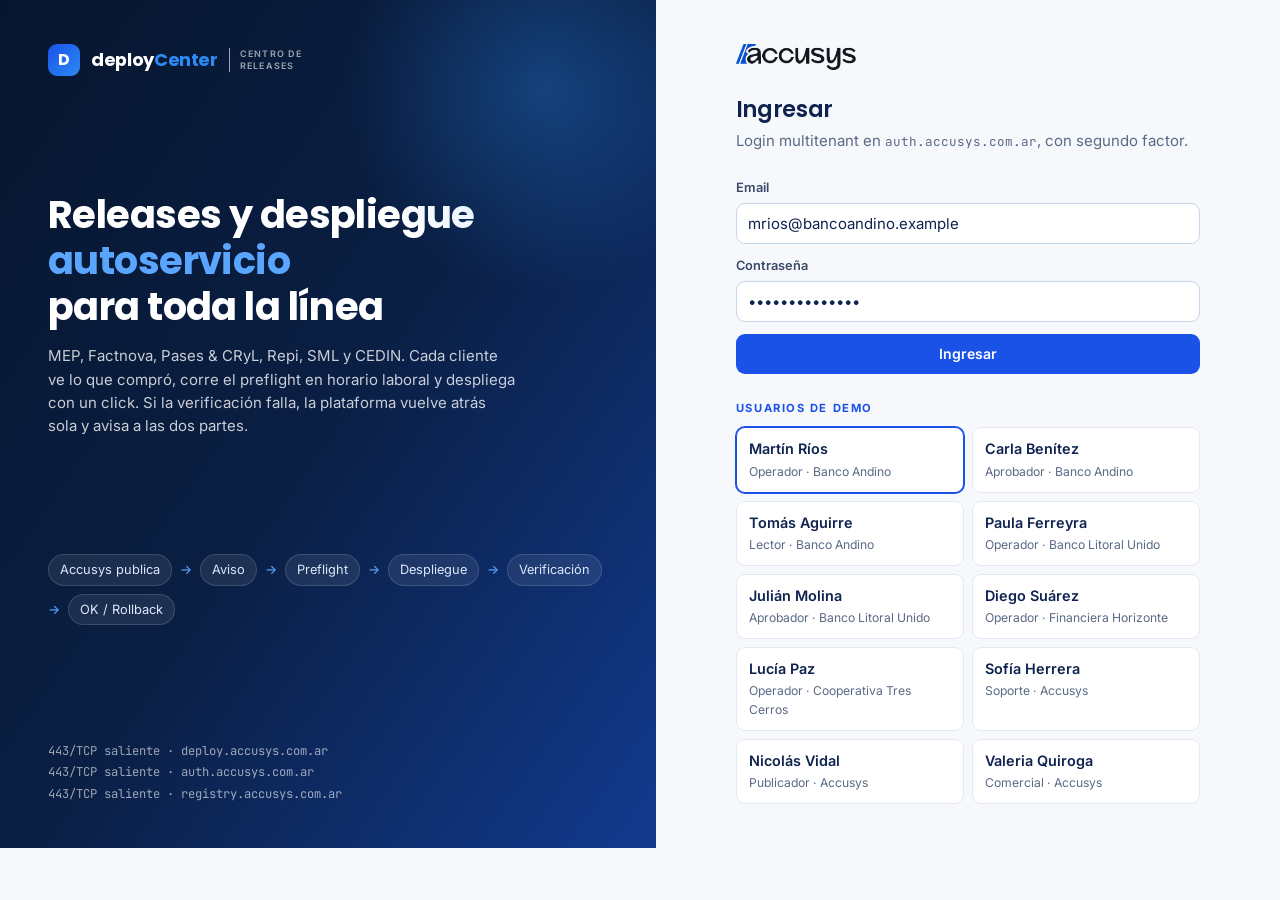
==== web/index.html @ 994b3365 "Agrega la maqueta navegable del hub web SPA estática (HTML/CSS/JS, sin build) basada en el documento" ====
<!doctype html>
<html lang="es">
<head>
<meta charset="utf-8">
<meta name="viewport" content="width=device-width, initial-scale=1, viewport-fit=cover">
<title>deployCenter</title>
<link rel="preconnect" href="https://fonts.googleapis.com">
<link rel="preconnect" href="https://fonts.gstatic.com" crossorigin>
<link rel="stylesheet" href="https://fonts.googleapis.com/css2?family=Poppins:wght@500;600;700&family=Inter:wght@400;500;600;700&family=JetBrains+Mono:wght@400;600&display=swap">
<link rel="stylesheet" href="styles.css">
</head>
<body>
<div id="app"></div>
<div class="toasts" id="toasts" aria-live="polite"></div>
<script src="data.js"></script>
<script src="app.js"></script>
</body>
</html>
---- web/styles.css ----
/* deployCenter · mock web
   Tokens tomados del documento de arquitectura (Poppins + Inter, navy/azul Accusys). */

:root{
  --ink:#0F2350; --ink-2:#3A4A68; --gris:#5A6A85; --gris-2:#8594AD;
  --paper:#F6F8FC; --surface:#FFFFFF; --surface-2:#F0F4FA; --tinte:#EDF3FC;
  --linea:#E3E9F2; --linea-fuerte:#C6D5EA;
  --navy:#0A1F44; --navy-deep:#07162F; --nav-ink:#C9D6EE; --nav-ink-dim:#7F93B8; --nav-hover:rgba(255,255,255,.06); --nav-activo:rgba(43,139,245,.18);
  --azul:#1A52E8; --azul-claro:#2B8BF5; --azul-pale:#E7EFFE; --azul-ink:#1742B8;
  --verde:#14A07A; --verde-pale:#E3F6EF; --verde-ink:#0B7657;
  --naranja:#F5822B; --naranja-pale:#FDF0E3; --naranja-ink:#A8520F;
  --violeta:#7A5AF0; --violeta-pale:#EFEBFD; --violeta-ink:#5536C9;
  --rojo:#E04F5F; --rojo-pale:#FCE9EB; --rojo-ink:#B02838;
  --consola:#0B1733; --consola-ink:#CFE0FF; --consola-dim:#6E83AB;
  --logo-bg:transparent;
  --display:"Poppins",system-ui,-apple-system,"Segoe UI",sans-serif;
  --cuerpo:"Inter",system-ui,-apple-system,"Segoe UI",sans-serif;
  --mono:"JetBrains Mono",ui-monospace,SFMono-Regular,Menlo,Consolas,monospace;
  --r:14px; --r-sm:9px;
  --sombra:0 1px 3px rgba(15,35,80,.06),0 8px 24px rgba(15,35,80,.05);
  --sombra-alta:0 12px 40px rgba(7,22,47,.22);
}
@media (prefers-color-scheme: dark){
  :root:not([data-theme="light"]){
    color-scheme:dark;
    --ink:#E4ECFA; --ink-2:#B5C3DC; --gris:#8FA0BE; --gris-2:#6C7C99;
    --paper:#0A1220; --surface:#111C30; --surface-2:#16233B; --tinte:#15233F;
    --linea:#22324F; --linea-fuerte:#2E4368;
    --navy:#060E1C; --navy-deep:#040A15;
    --azul:#4C82FF; --azul-claro:#5AA6FF; --azul-pale:#172C57; --azul-ink:#9CBEFF;
    --verde:#2CC495; --verde-pale:#0F2F28; --verde-ink:#6FE0BB;
    --naranja:#FF9A4D; --naranja-pale:#34230F; --naranja-ink:#FFC08A;
    --violeta:#9C84FF; --violeta-pale:#231C47; --violeta-ink:#C4B5FF;
    --rojo:#FF6B7A; --rojo-pale:#3A171D; --rojo-ink:#FFA3AD;
    --consola:#050B17; --consola-ink:#CFE0FF; --consola-dim:#5E729A;
    --logo-bg:#E9EEF7;
    --sombra:0 1px 2px rgba(0,0,0,.3),0 8px 24px rgba(0,0,0,.25);
  }
}
:root[data-theme="dark"]{
  color-scheme:dark;
  --ink:#E4ECFA; --ink-2:#B5C3DC; --gris:#8FA0BE; --gris-2:#6C7C99;
  --paper:#0A1220; --surface:#111C30; --surface-2:#16233B; --tinte:#15233F;
  --linea:#22324F; --linea-fuerte:#2E4368;
  --navy:#060E1C; --navy-deep:#040A15;
  --azul:#4C82FF; --azul-claro:#5AA6FF; --azul-pale:#172C57; --azul-ink:#9CBEFF;
  --verde:#2CC495; --verde-pale:#0F2F28; --verde-ink:#6FE0BB;
  --naranja:#FF9A4D; --naranja-pale:#34230F; --naranja-ink:#FFC08A;
  --violeta:#9C84FF; --violeta-pale:#231C47; --violeta-ink:#C4B5FF;
  --rojo:#FF6B7A; --rojo-pale:#3A171D; --rojo-ink:#FFA3AD;
  --consola:#050B17; --consola-ink:#CFE0FF; --consola-dim:#5E729A;
  --logo-bg:#E9EEF7;
  --sombra:0 1px 2px rgba(0,0,0,.3),0 8px 24px rgba(0,0,0,.25);
}

*{box-sizing:border-box}
html,body{height:100%}
body{margin:0;background:var(--paper);color:var(--ink);font-family:var(--cuerpo);
  font-size:15px;line-height:1.55;-webkit-font-smoothing:antialiased}
h1,h2,h3,h4{font-family:var(--display);letter-spacing:-.015em;text-wrap:balance;margin:0;line-height:1.2}
h1{font-size:1.65rem;font-weight:700}
h2{font-size:1.15rem;font-weight:600}
h3{font-size:1rem;font-weight:600}
p{margin:0}
a{color:var(--azul)}
code,.mono{font-family:var(--mono);font-size:.84em}
.num{font-variant-numeric:tabular-nums}
button,input,select,textarea{font:inherit;color:inherit}
:focus-visible{outline:2px solid var(--azul-claro);outline-offset:2px;border-radius:6px}
@media (prefers-reduced-motion: reduce){*{animation:none!important;transition:none!important}}

/* ---------- marca ---------- */
.marca{display:flex;align-items:center;gap:11px;font-family:var(--display);font-weight:700;font-size:1.12rem;letter-spacing:-.02em;line-height:1}
.marca .m{display:grid;place-items:center;width:32px;height:32px;border-radius:9px;flex:none;
  background:linear-gradient(135deg,var(--azul) 0%,var(--azul-claro) 100%);color:#fff;font-size:1rem}
.marca .n i{font-style:normal;color:var(--azul-claro)}
.marca .sub{font-family:var(--cuerpo);font-size:.56rem;font-weight:600;letter-spacing:.14em;
  border-left:1px solid currentColor;padding-left:10px;line-height:1.35;opacity:.6}

/* ---------- login ---------- */
.login{min-height:100%;display:grid;grid-template-columns:minmax(0,1.05fr) minmax(0,1fr);background:var(--paper)}
.login-hero{background:linear-gradient(125deg,var(--navy-deep) 0%,#0A1F44 50%,#123A8F 100%);color:#fff;
  padding:44px 48px;display:flex;flex-direction:column;justify-content:space-between;gap:40px;position:relative;overflow:hidden}
.login-hero::after{content:"";position:absolute;right:-120px;top:-140px;width:460px;height:460px;border-radius:50%;
  background:radial-gradient(circle,rgba(43,139,245,.32),transparent 62%)}
.login-hero .marca{color:#fff}
.login-hero h1{font-size:clamp(1.7rem,3.2vw,2.4rem);max-width:18ch;position:relative}
.login-hero h1 span{color:#5AA6FF}
.login-hero p{color:rgba(255,255,255,.78);max-width:52ch;position:relative;margin-top:14px}
.flujo{display:flex;flex-wrap:wrap;gap:8px;position:relative;font-size:.8rem}
.flujo span{padding:5px 11px;border-radius:999px;background:rgba(255,255,255,.08);border:1px solid rgba(255,255,255,.14);color:#DCE7FA}
.flujo b{color:#5AA6FF;font-weight:500;align-self:center}
.dominios{position:relative;font-family:var(--mono);font-size:.76rem;color:rgba(255,255,255,.6);display:grid;gap:3px}
.login-form{padding:44px 48px;display:flex;flex-direction:column;justify-content:center;gap:26px;max-width:560px;width:100%;margin:0 auto}
.login-form .logo-accusys{height:26px;width:auto;align-self:flex-start;background:var(--logo-bg);padding:var(--logo-pad,0);border-radius:6px}
:root[data-theme="dark"] .login-form .logo-accusys{--logo-pad:4px 8px}
@media (prefers-color-scheme: dark){:root:not([data-theme="light"]) .login-form .logo-accusys{--logo-pad:4px 8px}}
.demo-users{display:grid;grid-template-columns:repeat(2,minmax(0,1fr));gap:8px}
.demo-user{display:flex;flex-direction:column;align-items:flex-start;gap:2px;text-align:left;padding:10px 12px;border-radius:var(--r-sm);
  border:1px solid var(--linea);background:var(--surface);cursor:pointer;transition:border-color .15s,background .15s}
.demo-user:hover{border-color:var(--azul-claro);background:var(--tinte)}
.demo-user b{font-weight:600;font-size:.9rem}
.demo-user small{color:var(--gris);font-size:.76rem}
.demo-user.sel{border-color:var(--azul);box-shadow:0 0 0 1px var(--azul)}
.totp{display:flex;gap:8px}
.totp input{width:44px;height:50px;text-align:center;font-family:var(--mono);font-size:1.25rem;border-radius:var(--r-sm)}

/* ---------- shell ---------- */
.app{display:grid;grid-template-columns:248px minmax(0,1fr);min-height:100%}
.side{background:var(--navy);color:var(--nav-ink);padding:22px 14px;display:flex;flex-direction:column;gap:26px;
  position:sticky;top:0;height:100vh;overflow-y:auto}
.side .marca{color:#fff;padding:0 8px}
.nav{display:flex;flex-direction:column;gap:2px}
.nav-titulo{font-size:.66rem;letter-spacing:.14em;text-transform:uppercase;color:var(--nav-ink-dim);padding:0 10px 6px;font-weight:600}
.nav a{display:flex;align-items:center;gap:11px;padding:9px 10px;border-radius:9px;color:var(--nav-ink);text-decoration:none;font-weight:500;font-size:.92rem}
.nav a:hover{background:var(--nav-hover);color:#fff}
.nav a.activo{background:var(--nav-activo);color:#fff}
.nav a.activo svg{color:#5AA6FF}
.nav svg{width:18px;height:18px;flex:none;color:var(--nav-ink-dim)}
.nav .cuenta{margin-left:auto;font-size:.72rem;background:rgba(255,255,255,.1);padding:1px 7px;border-radius:999px}
.side-pie{margin-top:auto;font-size:.74rem;color:var(--nav-ink-dim);padding:0 10px;display:grid;gap:4px}
.side-pie code{color:var(--nav-ink)}

.top{display:flex;align-items:center;gap:14px;padding:12px 28px;border-bottom:1px solid var(--linea);background:var(--surface);
  position:sticky;top:env(safe-area-inset-top,0px);z-index:20}
.top .tenant{display:flex;flex-direction:column;line-height:1.25;min-width:0}
.top .tenant b{font-family:var(--display);font-weight:600;font-size:.98rem;white-space:nowrap;overflow:hidden;text-overflow:ellipsis}
.top .tenant small{color:var(--gris);font-size:.75rem}
.top .espacio{flex:1}
.hamburguesa{display:none}
.icono-btn{display:grid;place-items:center;width:36px;height:36px;border-radius:9px;border:1px solid var(--linea);background:var(--surface);cursor:pointer;position:relative;color:var(--ink-2)}
.icono-btn:hover{background:var(--surface-2)}
.icono-btn svg{width:18px;height:18px}
.icono-btn .punto{position:absolute;top:5px;right:5px;min-width:16px;height:16px;border-radius:999px;background:var(--rojo);color:#fff;font-size:.62rem;display:grid;place-items:center;padding:0 4px;font-weight:700}
.usuario{display:flex;align-items:center;gap:10px;padding:4px 10px 4px 4px;border-radius:999px;border:1px solid var(--linea);background:var(--surface);cursor:pointer}
.usuario:hover{background:var(--surface-2)}
.avatar{width:30px;height:30px;border-radius:50%;display:grid;place-items:center;font-size:.72rem;font-weight:700;color:#fff;background:linear-gradient(135deg,var(--azul),var(--violeta));flex:none}
.usuario .quien{display:flex;flex-direction:column;line-height:1.15;text-align:left}
.usuario .quien b{font-size:.84rem;font-weight:600}
.usuario .quien small{font-size:.7rem;color:var(--gris)}

.contenido{padding:28px 28px 80px;max-width:1240px;width:100%;display:flex;flex-direction:column;gap:22px}
.cabecera{display:flex;align-items:flex-end;justify-content:space-between;gap:16px;flex-wrap:wrap}
.cabecera .t{display:flex;flex-direction:column;gap:6px;min-width:0}
.eyebrow{font-size:.7rem;letter-spacing:.14em;text-transform:uppercase;color:var(--azul);font-weight:700}
.cabecera p{color:var(--gris);max-width:70ch}
.migas{font-size:.82rem;color:var(--gris);display:flex;gap:6px;flex-wrap:wrap}
.migas a{color:var(--gris);text-decoration:none}
.migas a:hover{color:var(--azul)}

/* ---------- piezas ---------- */
.panel{background:var(--surface);border:1px solid var(--linea);border-radius:var(--r);box-shadow:var(--sombra)}
.panel-cab{display:flex;align-items:center;justify-content:space-between;gap:12px;padding:16px 20px;border-bottom:1px solid var(--linea);flex-wrap:wrap}
.panel-cuerpo{padding:18px 20px}
.panel-cab p{color:var(--gris);font-size:.86rem}
.grid{display:grid;gap:16px}
.g2{grid-template-columns:repeat(2,minmax(0,1fr))}
.g3{grid-template-columns:repeat(3,minmax(0,1fr))}
.g4{grid-template-columns:repeat(4,minmax(0,1fr))}
.fila{display:flex;align-items:center;gap:10px;flex-wrap:wrap}
.pila{display:flex;flex-direction:column;gap:12px}
.suave{color:var(--gris)}
.chico{font-size:.82rem}

.kpi{padding:16px 18px;display:flex;flex-direction:column;gap:4px}
.kpi .l{font-size:.72rem;letter-spacing:.1em;text-transform:uppercase;color:var(--gris);font-weight:600}
.kpi .v{font-family:var(--display);font-size:1.7rem;font-weight:700;font-variant-numeric:tabular-nums;line-height:1.1}
.kpi .d{font-size:.8rem;color:var(--gris)}

.btn{display:inline-flex;align-items:center;justify-content:center;gap:7px;padding:8px 15px;border-radius:9px;border:1px solid transparent;
  font-weight:600;font-size:.88rem;cursor:pointer;text-decoration:none;white-space:nowrap;transition:background .15s,border-color .15s,opacity .15s}
.btn svg{width:16px;height:16px}
.btn-pri{background:var(--azul);color:#fff}
.btn-pri:hover{background:var(--azul-ink)}
:root[data-theme="dark"] .btn-pri:hover{background:#6C98FF}
.btn-sec{background:var(--surface);border-color:var(--linea-fuerte);color:var(--ink)}
.btn-sec:hover{background:var(--surface-2)}
.btn-peligro{background:var(--rojo);color:#fff}
.btn-peligro:hover{opacity:.9}
.btn-fantasma{background:transparent;color:var(--azul);padding-inline:8px}
.btn-fantasma:hover{background:var(--azul-pale)}
.btn:disabled,.btn[aria-disabled="true"]{opacity:.45;cursor:not-allowed}
.btn-chico{padding:5px 10px;font-size:.8rem}

.pill{display:inline-flex;align-items:center;gap:5px;padding:2px 9px;border-radius:999px;font-size:.74rem;font-weight:600;white-space:nowrap;line-height:1.6}
.pill::before{content:"";width:6px;height:6px;border-radius:50%;background:currentColor;opacity:.85}
.pill.sin-punto::before{display:none}
.p-ok{background:var(--verde-pale);color:var(--verde-ink)}
.p-warn{background:var(--naranja-pale);color:var(--naranja-ink)}
.p-crit{background:var(--rojo-pale);color:var(--rojo-ink)}
.p-info{background:var(--azul-pale);color:var(--azul-ink)}
.p-vio{background:var(--violeta-pale);color:var(--violeta-ink)}
.p-neutro{background:var(--surface-2);color:var(--gris)}

.tag-prod{display:inline-grid;place-items:center;min-width:44px;height:24px;padding:0 7px;border-radius:6px;font-family:var(--display);
  font-size:.7rem;font-weight:700;letter-spacing:.04em;background:var(--azul-pale);color:var(--azul-ink)}

.tabla-wrap{overflow-x:auto}
table{width:100%;border-collapse:collapse;font-size:.88rem}
th{text-align:left;font-size:.7rem;letter-spacing:.09em;text-transform:uppercase;color:var(--gris);font-weight:600;padding:10px 14px;border-bottom:1px solid var(--linea);white-space:nowrap;background:var(--surface-2)}
td{padding:11px 14px;border-bottom:1px solid var(--linea);vertical-align:middle}
tr:last-child td{border-bottom:0}
tbody tr.click{cursor:pointer}
tbody tr.click:hover td{background:var(--tinte)}
td .sub{display:block;font-size:.77rem;color:var(--gris)}

.campo{display:flex;flex-direction:column;gap:5px}
.campo label,.campo .lbl{font-size:.8rem;font-weight:600;color:var(--ink-2)}
.campo .ayuda{font-size:.77rem;color:var(--gris)}
input[type=text],input[type=email],input[type=password],input[type=date],select,textarea{
  border:1px solid var(--linea-fuerte);background:var(--surface);border-radius:var(--r-sm);padding:8px 11px;width:100%;min-width:0}
input:focus,select:focus,textarea:focus{outline:none;border-color:var(--azul);box-shadow:0 0 0 3px var(--azul-pale)}
textarea{font-family:var(--mono);font-size:.8rem;line-height:1.55;resize:vertical}
.switch{display:inline-flex;align-items:center;gap:9px;cursor:pointer;font-size:.88rem}
.switch input{appearance:none;width:36px;height:20px;border-radius:999px;background:var(--linea-fuerte);position:relative;cursor:pointer;transition:background .15s;flex:none;margin:0}
.switch input::after{content:"";position:absolute;top:2px;left:2px;width:16px;height:16px;border-radius:50%;background:#fff;transition:transform .15s;box-shadow:0 1px 2px rgba(0,0,0,.2)}
.switch input:checked{background:var(--azul)}
.switch input:checked::after{transform:translateX(16px)}
.check{display:flex;align-items:center;gap:9px;font-size:.88rem;cursor:pointer}

.aviso{display:flex;gap:12px;padding:12px 15px;border-radius:var(--r-sm);font-size:.88rem;border:1px solid}
.aviso svg{width:18px;height:18px;flex:none;margin-top:2px}
.aviso b{font-weight:600}
.a-info{background:var(--azul-pale);border-color:color-mix(in srgb,var(--azul) 25%,transparent);color:var(--ink)}
.a-info svg{color:var(--azul)}
.a-warn{background:var(--naranja-pale);border-color:color-mix(in srgb,var(--naranja) 30%,transparent);color:var(--ink)}
.a-warn svg{color:var(--naranja)}
.a-crit{background:var(--rojo-pale);border-color:color-mix(in srgb,var(--rojo) 30%,transparent);color:var(--ink)}
.a-crit svg{color:var(--rojo)}
.a-ok{background:var(--verde-pale);border-color:color-mix(in srgb,var(--verde) 30%,transparent);color:var(--ink)}
.a-ok svg{color:var(--verde)}

/* ---------- instalaciones ---------- */
.inst{padding:18px;display:flex;flex-direction:column;gap:14px;cursor:pointer;transition:border-color .15s,transform .15s}
.inst:hover{border-color:var(--azul-claro)}
.inst-cab{display:flex;align-items:flex-start;gap:12px}
.inst-cab .t{flex:1;min-width:0}
.inst-cab h3{font-size:1.02rem}
.inst-cab .amb{font-size:.78rem;color:var(--gris)}
.version-grande{display:flex;align-items:baseline;gap:10px;flex-wrap:wrap}
.version-grande b{font-family:var(--display);font-size:1.55rem;font-weight:700;letter-spacing:-.02em;font-variant-numeric:tabular-nums}
.datos{display:grid;grid-template-columns:auto 1fr;gap:5px 14px;font-size:.84rem}
.datos dt{color:var(--gris)}
.datos dd{margin:0;font-weight:500;min-width:0;overflow-wrap:anywhere}
.inst-pie{display:flex;align-items:center;justify-content:space-between;gap:10px;padding-top:12px;border-top:1px solid var(--linea)}

/* ---------- catálogo ---------- */
.tabs{display:flex;gap:4px;border-bottom:1px solid var(--linea);overflow-x:auto;scrollbar-width:thin}
.tab{padding:9px 14px;border:0;background:none;cursor:pointer;font-weight:600;font-size:.88rem;color:var(--gris);border-bottom:2px solid transparent;margin-bottom:-1px;white-space:nowrap}
.tab:hover{color:var(--ink)}
.tab.activo{color:var(--azul);border-color:var(--azul)}
.release{display:grid;grid-template-columns:130px minmax(0,1fr) auto;gap:18px;padding:18px 20px;border-bottom:1px solid var(--linea);align-items:start}
.release:last-child{border-bottom:0}
.release .ver{display:flex;flex-direction:column;gap:4px}
.release .ver b{font-family:var(--display);font-size:1.2rem;font-weight:700;font-variant-numeric:tabular-nums}
.release .ver small{color:var(--gris);font-size:.78rem}
.release ul{margin:6px 0 0;padding-left:18px;font-size:.88rem;color:var(--ink-2)}
.release ul li+li{margin-top:2px}
.release .acciones{display:flex;flex-direction:column;align-items:flex-end;gap:6px;min-width:170px}
.release .motivo{font-size:.76rem;color:var(--gris);text-align:right;max-width:30ch}
.release.instalada{background:var(--tinte)}

/* ---------- despliegue ---------- */
.stepper{display:flex;gap:0;overflow-x:auto;padding:4px 0}
.paso{display:flex;align-items:center;gap:9px;flex:1;min-width:130px;font-size:.84rem;font-weight:600;color:var(--gris);position:relative;padding-right:12px}
.paso::after{content:"";flex:1;height:2px;background:var(--linea);min-width:14px}
.paso:last-child::after{display:none}
.paso .n{width:26px;height:26px;border-radius:50%;display:grid;place-items:center;border:2px solid var(--linea-fuerte);font-size:.76rem;flex:none;background:var(--surface)}
.paso.hecho{color:var(--ink)}
.paso.hecho .n{background:var(--verde);border-color:var(--verde);color:#fff}
.paso.hecho::after{background:var(--verde)}
.paso.actual{color:var(--azul)}
.paso.actual .n{border-color:var(--azul);color:var(--azul);box-shadow:0 0 0 4px var(--azul-pale)}
.paso.fallo .n{background:var(--rojo);border-color:var(--rojo);color:#fff}
.paso.fallo{color:var(--rojo-ink)}

.checks{display:flex;flex-direction:column}
.chk{display:grid;grid-template-columns:26px minmax(0,1fr) auto;gap:12px;align-items:center;padding:11px 0;border-bottom:1px dashed var(--linea)}
.chk:last-child{border-bottom:0}
.chk .ic{width:24px;height:24px;border-radius:50%;display:grid;place-items:center;font-size:.8rem;font-weight:700}
.chk .ic.ok{background:var(--verde-pale);color:var(--verde-ink)}
.chk .ic.fallo{background:var(--rojo-pale);color:var(--rojo-ink)}
.chk .ic.warn{background:var(--naranja-pale);color:var(--naranja-ink)}
.chk .ic.esperando{background:var(--surface-2);color:var(--gris)}
.chk .ic.corriendo{border:2px solid var(--azul-pale);border-top-color:var(--azul);animation:gira .8s linear infinite}
.chk b{font-weight:600;font-size:.9rem}
.chk small{display:block;color:var(--gris);font-size:.8rem}
@keyframes gira{to{transform:rotate(360deg)}}
.barra{height:6px;background:var(--surface-2);border-radius:999px;overflow:hidden;width:120px}
.barra i{display:block;height:100%;background:var(--azul);border-radius:999px;transition:width .2s}

.consola{background:var(--consola);color:var(--consola-ink);font-family:var(--mono);font-size:.78rem;line-height:1.7;
  border-radius:var(--r-sm);padding:14px 16px;max-height:340px;overflow:auto;white-space:pre-wrap;word-break:break-word}
.consola .ts{color:var(--consola-dim)}
.consola .ok{color:#5BE0A8}
.consola .err{color:#FF8793}
.consola .warn{color:#FFC27A}
.consola .info{color:#8DB8FF}

.cuenta-regresiva{display:flex;align-items:center;gap:18px;padding:18px 20px;border-radius:var(--r);background:var(--rojo-pale);border:1px solid color-mix(in srgb,var(--rojo) 35%,transparent)}
.reloj{width:74px;height:74px;flex:none;position:relative}
.reloj svg{width:100%;height:100%;transform:rotate(-90deg)}
.reloj span{position:absolute;inset:0;display:grid;place-items:center;font-family:var(--display);font-weight:700;font-size:1.35rem;color:var(--rojo-ink);font-variant-numeric:tabular-nums}

.resultado{display:flex;gap:16px;align-items:center;padding:20px;border-radius:var(--r)}
.resultado .big{width:48px;height:48px;border-radius:50%;display:grid;place-items:center;flex:none;color:#fff;font-size:1.4rem;font-weight:700}

/* ---------- parque ---------- */
.matriz td{text-align:center}
.matriz td:first-child{text-align:left}
.celda{display:inline-flex;flex-direction:column;align-items:center;gap:3px;padding:6px 10px;border-radius:8px;min-width:88px;cursor:pointer;border:1px solid transparent}
.celda:hover{border-color:var(--linea-fuerte)}
.celda b{font-family:var(--mono);font-size:.82rem;font-weight:600}
.celda small{font-size:.68rem;font-weight:600;letter-spacing:.02em}
.celda.al-dia{background:var(--verde-pale);color:var(--verde-ink)}
.celda.atras-1{background:var(--azul-pale);color:var(--azul-ink)}
.celda.atras-2{background:var(--naranja-pale);color:var(--naranja-ink)}
.celda.offline{background:var(--rojo-pale);color:var(--rojo-ink)}
.celda.na{color:var(--gris-2);cursor:default}
.leyenda{display:flex;gap:14px;flex-wrap:wrap;font-size:.78rem;color:var(--gris)}
.leyenda span{display:inline-flex;align-items:center;gap:6px}
.leyenda i{width:12px;height:12px;border-radius:3px;display:inline-block}

.barra-h{display:grid;grid-template-columns:120px minmax(0,1fr) 40px;gap:10px;align-items:center;font-size:.84rem}
.barra-h .track{height:10px;background:var(--surface-2);border-radius:999px;overflow:hidden;display:flex}
.barra-h .track i{display:block;height:100%}

/* ---------- parametría ---------- */
.dos-col{display:grid;grid-template-columns:280px minmax(0,1fr);gap:18px;align-items:start}
.lista-t{display:flex;flex-direction:column}
.lista-t button{display:flex;align-items:center;justify-content:space-between;gap:8px;padding:12px 16px;border:0;border-bottom:1px solid var(--linea);background:none;text-align:left;cursor:pointer}
.lista-t button:last-child{border-bottom:0}
.lista-t button:hover{background:var(--tinte)}
.lista-t button.activo{background:var(--azul-pale)}
.lista-t b{font-weight:600;font-size:.9rem;display:block}
.lista-t small{color:var(--gris);font-size:.76rem}
.prod-param{display:grid;grid-template-columns:repeat(4,minmax(0,1fr));gap:14px;padding:16px 20px;border-bottom:1px solid var(--linea);align-items:end}
.prod-param:last-child{border-bottom:0}
.prod-param .cab{grid-column:1/-1;display:flex;align-items:center;gap:10px;flex-wrap:wrap}

/* ---------- drawer / modal / toast ---------- */
.velo{position:fixed;inset:0;background:rgba(7,22,47,.45);z-index:50;display:flex;justify-content:flex-end;animation:aparece .15s ease}
.drawer{width:min(520px,100%);height:100%;background:var(--surface);box-shadow:var(--sombra-alta);display:flex;flex-direction:column;animation:entra .2s ease}
.drawer-cab{display:flex;align-items:center;justify-content:space-between;gap:12px;padding:18px 22px;border-bottom:1px solid var(--linea)}
.drawer-cuerpo{padding:20px 22px;overflow:auto;display:flex;flex-direction:column;gap:16px;flex:1}
.modal-velo{justify-content:center;align-items:center;padding:16px}
.modal{width:min(480px,100%);background:var(--surface);border-radius:var(--r);box-shadow:var(--sombra-alta);animation:aparece .15s ease}
.modal .panel-cuerpo{display:flex;flex-direction:column;gap:14px}
.modal-pie{display:flex;justify-content:flex-end;gap:8px;padding:14px 20px;border-top:1px solid var(--linea);flex-wrap:wrap}
@keyframes aparece{from{opacity:0}}
@keyframes entra{from{transform:translateX(30px);opacity:.4}}

.toasts{position:fixed;bottom:calc(20px + env(safe-area-inset-bottom,0px));right:20px;display:flex;flex-direction:column;gap:8px;z-index:60;max-width:calc(100% - 40px)}
.toast{background:var(--navy);color:#fff;padding:11px 16px;border-radius:10px;box-shadow:var(--sombra-alta);font-size:.88rem;display:flex;gap:10px;align-items:center;animation:aparece .2s ease;max-width:420px}
.toast i{width:8px;height:8px;border-radius:50%;background:#5BE0A8;flex:none}
.toast.err i{background:#FF8793}

.mail{padding:12px 0;border-bottom:1px solid var(--linea);display:flex;flex-direction:column;gap:3px}
.mail:last-child{border-bottom:0}
.mail b{font-size:.9rem}
.mail small{color:var(--gris);font-size:.77rem}

.codigo-enrol{font-family:var(--mono);font-size:1.5rem;font-weight:600;letter-spacing:.08em;padding:14px;text-align:center;background:var(--surface-2);border-radius:var(--r-sm);border:1px dashed var(--linea-fuerte)}
.cmd{font-family:var(--mono);font-size:.78rem;background:var(--consola);color:var(--consola-ink);padding:12px 14px;border-radius:var(--r-sm);overflow-x:auto;white-space:pre}

.vacio{padding:40px 20px;text-align:center;color:var(--gris)}

/* ---------- responsive ---------- */
@media (max-width: 1080px){
  .g4{grid-template-columns:repeat(2,minmax(0,1fr))}
  .g3{grid-template-columns:repeat(2,minmax(0,1fr))}
  .prod-param{grid-template-columns:repeat(2,minmax(0,1fr))}
}
@media (max-width: 880px){
  .login{grid-template-columns:1fr}
  .login-hero,.login-form{padding:28px 20px}
  .app{grid-template-columns:1fr}
  .side{position:fixed;left:0;top:0;bottom:0;width:260px;z-index:40;transform:translateX(-100%);transition:transform .2s;height:100%;
    padding-top:calc(22px + env(safe-area-inset-top,0px))}
  .app.menu-abierto .side{transform:none;box-shadow:var(--sombra-alta)}
  .hamburguesa{display:grid}
  .top{padding:10px 16px}
  .usuario .quien{display:none}
  .contenido{padding:20px 16px 60px}
  .g2,.g3,.dos-col{grid-template-columns:1fr}
  .release{grid-template-columns:1fr;gap:10px}
  .release .acciones{align-items:flex-start;min-width:0}
  .release .motivo{text-align:left}
}
@media (max-width: 520px){
  .g4{grid-template-columns:1fr 1fr}
  .demo-users{grid-template-columns:1fr}
  .prod-param{grid-template-columns:1fr}
  .top .tenant small{display:none}
  .kpi .v{font-size:1.4rem}
}
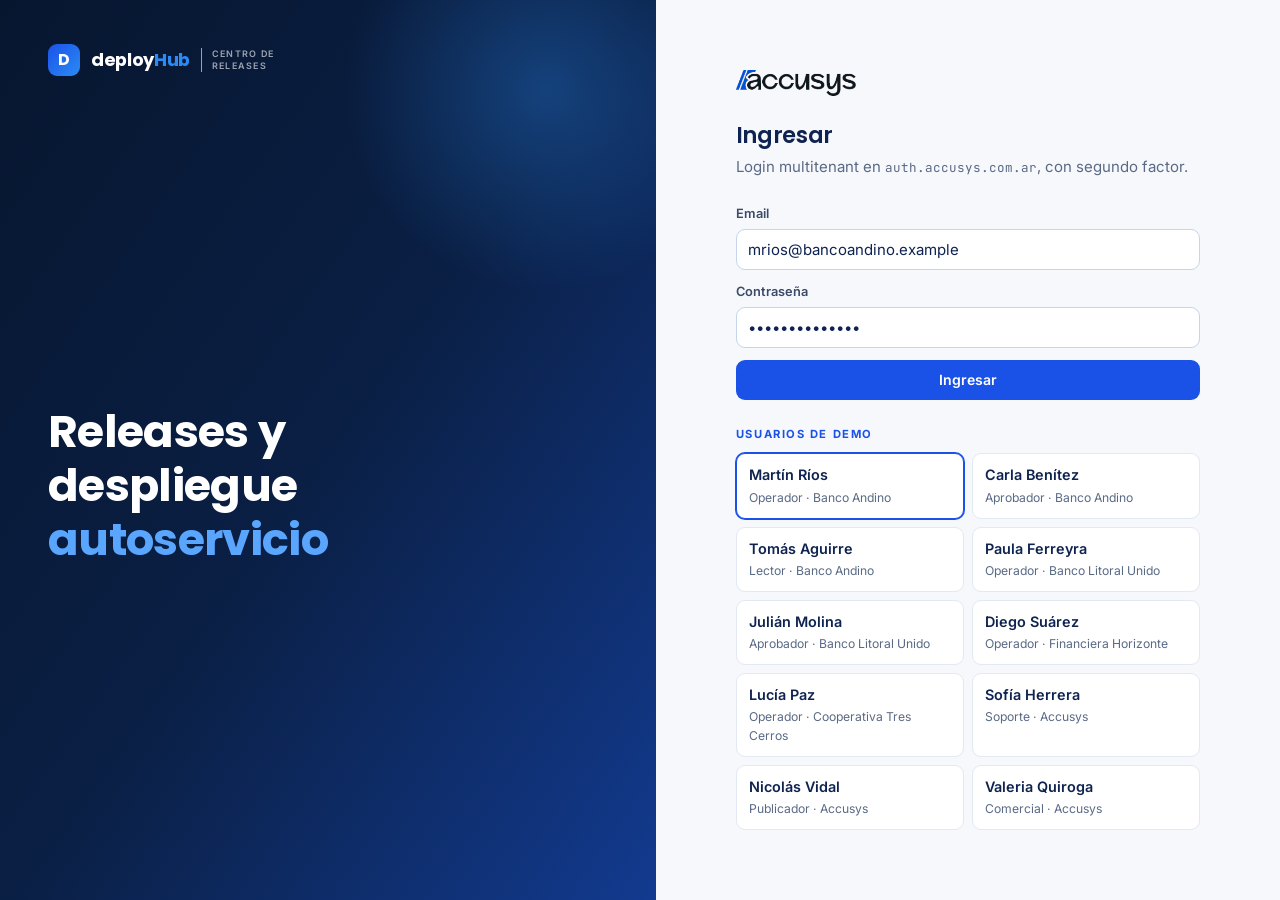
==== commit 447a1a0b: "Login más simple y el producto pasa a llamarse deployHub - el panel del login queda con la marca y e" ====
--- a/web/index.html
+++ b/web/index.html
@@ -3,7 +3,8 @@
 <head>
 <meta charset="utf-8">
 <meta name="viewport" content="width=device-width, initial-scale=1, viewport-fit=cover">
-<title>deployCenter</title>
+<title>deployHub</title>
+<link rel="icon" href="data:,">
 <link rel="preconnect" href="https://fonts.googleapis.com">
 <link rel="preconnect" href="https://fonts.gstatic.com" crossorigin>
 <link rel="stylesheet" href="https://fonts.googleapis.com/css2?family=Poppins:wght@500;600;700&family=Inter:wght@400;500;600;700&family=JetBrains+Mono:wght@400;600&display=swap">
@@ -13,6 +14,7 @@
 <div id="app"></div>
 <div class="toasts" id="toasts" aria-live="polite"></div>
 <script src="data.js"></script>
+<script src="hub.js"></script>
 <script src="app.js"></script>
 </body>
 </html>
--- a/web/styles.css
+++ b/web/styles.css
@@ -78,19 +78,15 @@
   border-left:1px solid currentColor;padding-left:10px;line-height:1.35;opacity:.6}
 
 /* ---------- login ---------- */
-.login{min-height:100%;display:grid;grid-template-columns:minmax(0,1.05fr) minmax(0,1fr);background:var(--paper)}
+.login{min-height:100vh;min-height:100dvh;display:grid;grid-template-columns:minmax(0,1.05fr) minmax(0,1fr);background:var(--paper)}
 .login-hero{background:linear-gradient(125deg,var(--navy-deep) 0%,#0A1F44 50%,#123A8F 100%);color:#fff;
   padding:44px 48px;display:flex;flex-direction:column;justify-content:space-between;gap:40px;position:relative;overflow:hidden}
 .login-hero::after{content:"";position:absolute;right:-120px;top:-140px;width:460px;height:460px;border-radius:50%;
   background:radial-gradient(circle,rgba(43,139,245,.32),transparent 62%)}
 .login-hero .marca{color:#fff}
-.login-hero h1{font-size:clamp(1.7rem,3.2vw,2.4rem);max-width:18ch;position:relative}
+.login-hero h1{font-size:clamp(1.9rem,3.6vw,2.8rem);max-width:14ch;position:relative;margin:auto 0}
 .login-hero h1 span{color:#5AA6FF}
 .login-hero p{color:rgba(255,255,255,.78);max-width:52ch;position:relative;margin-top:14px}
-.flujo{display:flex;flex-wrap:wrap;gap:8px;position:relative;font-size:.8rem}
-.flujo span{padding:5px 11px;border-radius:999px;background:rgba(255,255,255,.08);border:1px solid rgba(255,255,255,.14);color:#DCE7FA}
-.flujo b{color:#5AA6FF;font-weight:500;align-self:center}
-.dominios{position:relative;font-family:var(--mono);font-size:.76rem;color:rgba(255,255,255,.6);display:grid;gap:3px}
 .login-form{padding:44px 48px;display:flex;flex-direction:column;justify-content:center;gap:26px;max-width:560px;width:100%;margin:0 auto}
 .login-form .logo-accusys{height:26px;width:auto;align-self:flex-start;background:var(--logo-bg);padding:var(--logo-pad,0);border-radius:6px}
 :root[data-theme="dark"] .login-form .logo-accusys{--logo-pad:4px 8px}
@@ -207,7 +203,7 @@
 .campo{display:flex;flex-direction:column;gap:5px}
 .campo label,.campo .lbl{font-size:.8rem;font-weight:600;color:var(--ink-2)}
 .campo .ayuda{font-size:.77rem;color:var(--gris)}
-input[type=text],input[type=email],input[type=password],input[type=date],select,textarea{
+input[type=text],input[type=email],input[type=password],input[type=date],input[type=number],select,textarea{
   border:1px solid var(--linea-fuerte);background:var(--surface);border-radius:var(--r-sm);padding:8px 11px;width:100%;min-width:0}
 input:focus,select:focus,textarea:focus{outline:none;border-color:var(--azul);box-shadow:0 0 0 3px var(--azul-pale)}
 textarea{font-family:var(--mono);font-size:.8rem;line-height:1.55;resize:vertical}
